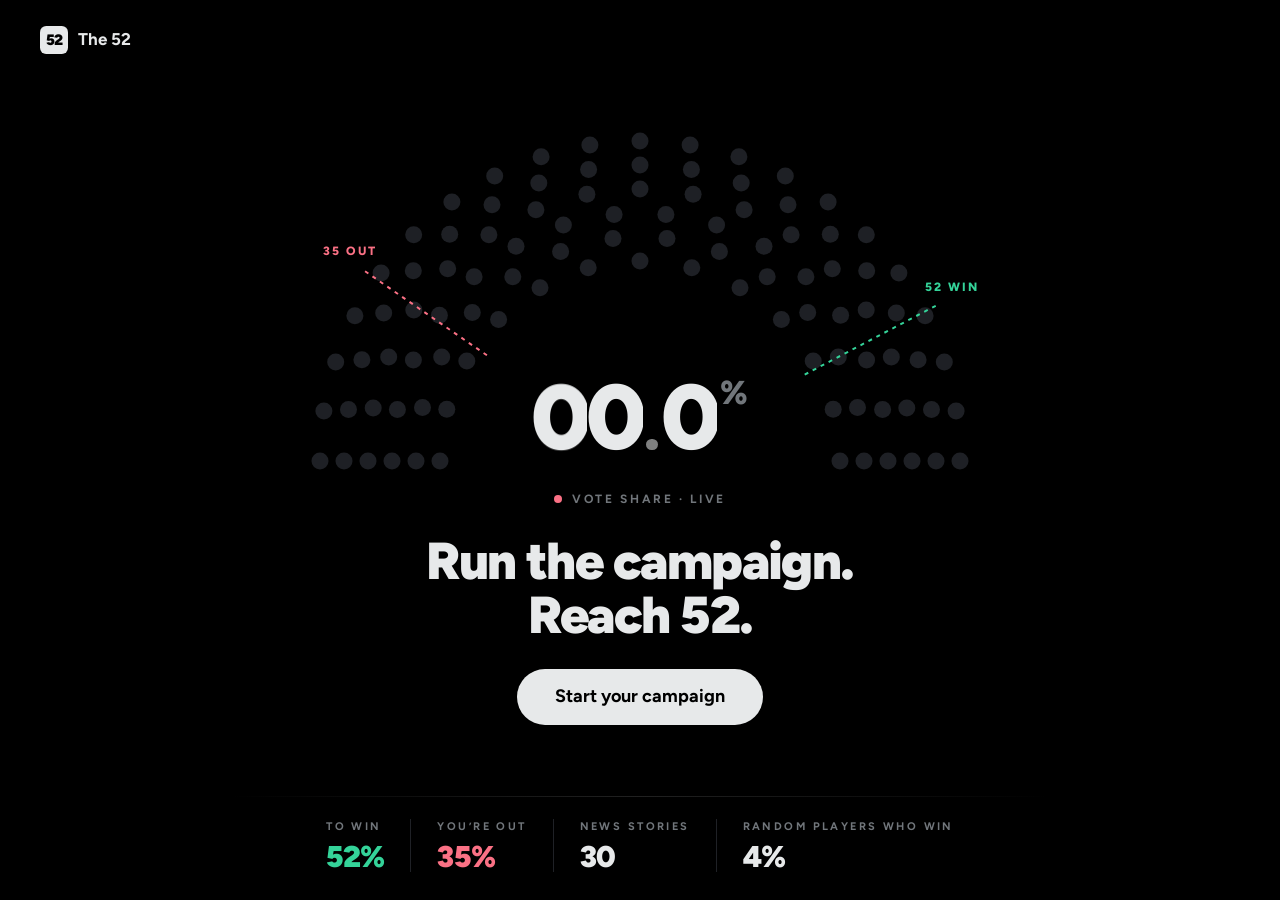
==== 52/index.html @ 9208da91 "New game" ====
<!doctype html>
<html lang="en">
<head>
<meta charset="utf-8">
<meta name="viewport" content="width=device-width, initial-scale=1">
<title>The 52: reply to the news, win the vote</title>
<meta name="description" content="The 52: a news game about political science and computer science. Reply to real 2020 headlines and try to win 52% of the vote.">
<link rel="icon" href="data:image/svg+xml,%3Csvg xmlns=%27http://www.w3.org/2000/svg%27 viewBox=%270 0 100 100%27%3E%3Crect width=%27100%27 height=%27100%27 rx=%2722%27 fill=%27%23E7E9EA%27/%3E%3Ctext x=%2750%27 y=%2770%27 text-anchor=%27middle%27 font-family=%27system-ui,sans-serif%27 font-weight=%27900%27 font-size=%2758%27 fill=%27%23000%27%3E52%3C/text%3E%3C/svg%3E">
<link rel="preconnect" href="https://fonts.googleapis.com">
<link rel="preconnect" href="https://fonts.gstatic.com" crossorigin>
<link href="https://fonts.googleapis.com/css2?family=Figtree:wght@400;500;600;700;800;900&display=swap" rel="stylesheet">
<link rel="stylesheet" href="css/base.css">
<link rel="stylesheet" href="css/intro.css">
<link rel="stylesheet" href="css/feed.css">
<link rel="stylesheet" href="css/end.css">
</head>
<body>
<div id="app"></div>
<noscript><p style="color:#fff;padding:24px">This game needs JavaScript.</p></noscript>
<script src="js/data/events.js"></script>
<script src="js/game.js"></script>
<script src="js/art.js"></script>
<script src="js/ui.js"></script>
<script src="js/main.js"></script>
</body>
</html>
---- 52/css/base.css ----
/* Colors, type, buttons, the start screen and the create-your-candidate screen. */
:root {
  --bg: #000000;
  --bg-2: #0E0E10;
  --panel: #16181C;
  --line: #2F3336;
  --text: #E7E9EA;
  --soft: #A9AEB3;
  --muted: #71767B;
  --up: #34D399;
  --down: #FB7185;
  --warn: #FACC15;
  --font: "Figtree", system-ui, sans-serif;
}
* { box-sizing: border-box; }
html { -webkit-text-size-adjust: 100%; }
body { margin: 0; background: var(--bg); color: var(--text); font-family: var(--font); line-height: 1.4; }
body.on-create { background: var(--bg-2); }
h1, h2, p { margin: 0; }
button { font: inherit; color: inherit; cursor: pointer; }
button:focus-visible, input:focus-visible { outline: 3px solid #4F8BFF; outline-offset: 2px; }

.muted { color: var(--muted); }
.soft { color: var(--soft); }
.small { font-size: 14px; }
.big { font-size: 18px; }
.center { text-align: center; }
.up { color: var(--up); }
.down { color: var(--down); }
.warn { color: var(--warn); }

/* motion: one easing everywhere, so every screen moves the same way */
:root { --ease: cubic-bezier(.2,.7,.2,1); }
@keyframes fade-in { from { opacity: 0; transform: translate3d(0, 10px, 0); } to { opacity: 1; transform: none; } }
@keyframes fade { from { opacity: 0; } to { opacity: 1; } }

/* buttons */
.btn {
  min-height: 48px; padding: 0 26px; border: 0; border-radius: 999px;
  background: var(--text); color: #000; font-size: 17px; font-weight: 700;
  transition: opacity .2s ease, transform .15s var(--ease);
}
.btn:hover { opacity: .88; }
.btn:active:not([aria-disabled="true"]) { transform: scale(.97); }
.btn[aria-disabled="true"] { background: #222226; color: var(--muted); cursor: not-allowed; }
.btn.wide { width: 100%; min-height: 56px; font-size: 18px; }
.chip {
  min-height: 40px; padding: 0 14px; border: 0; border-radius: 999px;
  background: #222226; font-size: 15px; font-weight: 600;
}
.chip[aria-pressed="true"] { background: var(--text); color: #000; }
.chip.small { min-height: 36px; font-size: 14px; }
.pill { display: inline-block; padding: 3px 10px; border: 1px solid var(--line); border-radius: 999px; font-size: 14px; color: var(--muted); }
.pill.bad { border-color: #5C2630; color: var(--down); }

/* the round avatar */
.av { display: inline-flex; flex-shrink: 0; border-radius: 50%; overflow: hidden; }

/* top bar used on the plain (non-feed) screens */
.topbar { height: 64px; padding: 0 clamp(16px, 4vw, 48px); display: flex; align-items: center; gap: 10px; border-bottom: 1px solid #222226; font-size: 18px; }

/* ---------------------------------------------------------------- create your candidate */
.create {
  max-width: 1200px; margin: 0 auto; padding: 32px clamp(16px, 4vw, 64px) 48px;
  display: flex; flex-wrap: wrap; gap: 48px; align-items: flex-start;
}
.enter .create { animation: fade-in .5s var(--ease) both; }
.create-form { flex: 1 1 500px; min-width: 0; display: flex; flex-direction: column; gap: 24px; }
.create h1 { font-size: clamp(32px, 4vw, 44px); font-weight: 800; letter-spacing: -0.02em; }
.field { display: flex; flex-direction: column; gap: 12px; }
.field > span, .field-head > span { font-size: 15px; font-weight: 600; color: var(--soft); }
.field-head { display: flex; align-items: center; justify-content: space-between; }
.field input {
  min-height: 54px; width: 100%; padding: 0 16px; border-radius: 12px; border: 1px solid var(--line);
  background: var(--panel); color: var(--text); font: inherit; font-size: 20px;
}
.row { display: flex; align-items: center; gap: 16px; }
.row-label { width: 92px; flex-shrink: 0; font-size: 15px; color: var(--muted); }
.row-items { display: flex; flex-wrap: wrap; gap: 8px; }
.swatch { width: 40px; height: 40px; border: 0; border-radius: 50%; box-shadow: 0 0 0 3px var(--bg-2), 0 0 0 5px transparent; }
.swatch[aria-pressed="true"] { box-shadow: 0 0 0 3px var(--bg-2), 0 0 0 5px var(--text); }
.parties { display: grid; grid-template-columns: repeat(2, minmax(0, 1fr)); gap: 12px; }
.party {
  display: flex; align-items: center; gap: 12px; min-height: 64px; padding: 0 16px; text-align: left;
  border: 0; border-radius: 16px; background: var(--panel); box-shadow: inset 0 0 0 2px var(--line);
}
.party i { width: 26px; height: 26px; flex-shrink: 0; border-radius: 50%; }
.party span { display: flex; flex-direction: column; line-height: 1.25; font-size: 18px; }
.party small { font-size: 13px; color: var(--muted); }
.party[aria-pressed="true"] { box-shadow: inset 0 0 0 2px var(--pc); }
.party-ind {
  align-self: flex-start; min-height: 44px; padding: 0 16px; border: 0; border-radius: 999px;
  background: transparent; box-shadow: inset 0 0 0 2px var(--line); font-size: 15px; font-weight: 600;
}
.party-ind small { color: var(--muted); font-weight: 400; font-size: 15px; }
.party-ind[aria-pressed="true"] { box-shadow: inset 0 0 0 2px #A88BFF; }

.create-preview { flex: 0 1 380px; min-width: 280px; display: flex; flex-direction: column; gap: 14px; }
.card { background: var(--panel); border: 1px solid var(--line); border-radius: 28px; overflow: hidden; }
.card-stripe { height: 10px; background: var(--pc); }
.card-body { padding: 28px 24px 26px; display: flex; flex-direction: column; align-items: center; gap: 12px; text-align: center; }
.card-name { margin-top: 6px; font-size: 32px; line-height: 1.1; overflow-wrap: anywhere; }
.card-name.empty { color: #536471; }
.card-party { padding: 6px 14px; border-radius: 999px; border: 1px solid var(--pc); color: var(--pc); font-size: 15px; font-weight: 700; }

@media (max-width: 560px) {
  .create { gap: 32px; }
  .row { align-items: flex-start; flex-direction: column; gap: 8px; }
  .row-label { width: auto; }
  .create-preview { flex-basis: 100%; }
  .party-ind { border-radius: 16px; padding: 10px 16px; text-align: left; }
  .card-body { flex-direction: row; text-align: left; flex-wrap: wrap; justify-content: center; }
  .card-body .av { width: 120px !important; height: 120px !important; }
}

/* the logo button that leads back to the main screen */
.home { display: inline-flex; align-items: center; gap: 10px; padding: 4px 8px 4px 4px; margin-left: -4px; border: 0; border-radius: 12px; background: transparent; font-size: inherit; }
.home:hover { background: #16181C; }

/* "Go to the main screen?" dialog */
.modal-backdrop { position: fixed; inset: 0; z-index: 50; display: flex; align-items: center; justify-content: center; padding: 16px; background: rgba(0,0,0,.72); animation: backdrop-in .2s ease-out; }
@keyframes backdrop-in { from { opacity: 0; } to { opacity: 1; } }
.modal { animation: fade-in .3s var(--ease); width: 100%; max-width: 400px; padding: 28px; border: 1px solid var(--line); border-radius: 24px; background: var(--panel); display: flex; flex-direction: column; align-items: center; gap: 12px; text-align: center; }
.modal h2 { margin-top: 6px; font-size: 24px; font-weight: 800; }
.modal p { font-size: 16px; line-height: 1.45; }
.modal-actions { display: flex; gap: 10px; width: 100%; margin-top: 10px; }
.modal-actions .btn { flex: 1; }
.btn.ghost { background: transparent; color: var(--text); box-shadow: inset 0 0 0 1px var(--line); }
.btn.ghost:hover { background: #222226; opacity: 1; }

/* people who turn motion off get no entry animations and no gliding bars */
@media (prefers-reduced-motion: reduce) {
  .enter *, .modal, .modal-backdrop { animation: none !important; }
  .bar-fill, .btn { transition: none !important; }
}
---- 52/css/intro.css ----
/* The intro screen: the dots light up as the vote share climbs to 52 (the arc shows 30%..56%), then the loop starts again.
   One loop is 16s: 45.0 -> 46.2 -> 44.8 -> 48.5 -> 50.1 -> 52.0 (turns green) -> fade. */
@property --arc { syntax: "<angle>"; inherits: false; initial-value: 0deg; }

.intro { min-height: 100vh; min-height: 100dvh; display: flex; flex-direction: column; padding: 0 clamp(16px, 5vw, 40px); }
.intro-brand { display: flex; align-items: center; gap: 10px; padding: 26px 0 0; font-size: 17px; }
.intro-hero { flex: 1; display: flex; flex-direction: column; align-items: center; justify-content: center; padding: 28px 0 32px; text-align: center; }

/* the half circle of seats */
.seats-wrap { position: relative; width: min(680px, 100%); aspect-ratio: 680 / 350; container-type: inline-size; animation: intro-rise .9s cubic-bezier(.2,.7,.2,1) both; }
.seats-wrap svg { position: absolute; inset: 0; width: 100%; height: 100%; overflow: visible; }
.seats-off g { fill: #1E2025; }
.seats-on { position: absolute; inset: 0; animation: win-color 16s infinite; }
.seats-lit { fill: currentColor;
  animation: seats-arc 16s infinite cubic-bezier(.6,0,.2,1);
  -webkit-mask-image: conic-gradient(from 270deg at 50% 100%, #000 var(--arc), transparent 0);
          mask-image: conic-gradient(from 270deg at 50% 100%, #000 var(--arc), transparent 0); }
.seat-line line { stroke-width: 2; stroke-dasharray: 4 5; }
.seat-line text { font: 800 12px var(--font); letter-spacing: 2px; }
.seat-line .win line { stroke: var(--up); } .seat-line .win text { fill: var(--up); }
.seat-line .out line { stroke: var(--down); } .seat-line .out text { fill: var(--down); }

/* the rolling number inside the arc (sized to the arc, so it fits on phones too) */
.count { position: absolute; left: 0; right: 0; bottom: 1cqw; display: flex; justify-content: center; align-items: flex-end;
  font-size: 13.5cqw; font-weight: 900; line-height: 1; letter-spacing: -0.04em; font-variant-numeric: tabular-nums;
  animation: win-color 16s infinite, count-fade 16s infinite; }
.col { display: inline-block; height: 1em; overflow: hidden;
  -webkit-mask-image: linear-gradient(transparent, #000 8%, #000 92%, transparent);
          mask-image: linear-gradient(transparent, #000 8%, #000 92%, transparent); }
.col > span { display: block; will-change: transform; animation-duration: 16s; animation-iteration-count: infinite; animation-timing-function: cubic-bezier(.6,0,.2,1); }
.col i { display: block; height: 1em; font-style: normal; }
.c0 { animation-name: roll-0; } .c1 { animation-name: roll-1; } .c2 { animation-name: roll-2; }
.count .pt { width: .13em; height: .13em; margin: 0 .04em .15em; border-radius: 50%; background: currentColor; opacity: .55; }
.count .pc { align-self: flex-start; margin: .1em 0 0 .08em; font-size: .36em; letter-spacing: 0; color: var(--muted); }

.live { display: flex; align-items: center; gap: 10px; margin: 20px 0 0; font-size: 12px; font-weight: 700; letter-spacing: .22em; text-transform: uppercase; color: var(--muted); animation: intro-rise .9s .2s cubic-bezier(.2,.7,.2,1) both; }
.live i { width: 8px; height: 8px; border-radius: 50%; background: var(--down); animation: pulse 1.4s ease-in-out infinite; }
.intro h1 { margin: 26px 0 0; font-size: clamp(34px, 4.6vw, 52px); font-weight: 900; line-height: 1.05; letter-spacing: -0.03em; animation: intro-rise .9s .25s cubic-bezier(.2,.7,.2,1) both; }
.big-btn { margin-top: 26px; min-height: 56px; padding: 0 38px; font-size: 18px; animation: intro-rise .9s .45s cubic-bezier(.2,.7,.2,1) both; }

/* records along the bottom */
.records { list-style: none; margin: 0 auto; padding: 22px 0 28px; width: min(820px, 100%); display: flex; justify-content: center;
  border-top: 1px solid; border-image: linear-gradient(90deg, transparent, rgba(231,233,234,.14), transparent) 1;
  animation: intro-rise .9s .7s cubic-bezier(.2,.7,.2,1) both; }
.records li { display: flex; flex-direction: column; gap: 8px; padding: 0 26px; border-left: 1px solid #1F2126; text-align: left; }
.records li:first-child { border-left: 0; }
.records span { font-size: 11px; font-weight: 700; letter-spacing: .22em; text-transform: uppercase; color: var(--muted); }
.records b { font-size: 30px; font-weight: 900; line-height: 1; letter-spacing: -0.03em; }

@keyframes intro-rise { from { opacity: 0; transform: translateY(18px); } to { opacity: 1; transform: none; } }
@keyframes pulse { 0%, 100% { opacity: 1; } 50% { opacity: .25; } }
@keyframes win-color { 0%, 70% { color: var(--text); } 74%, 100% { color: var(--up); } }
@keyframes count-fade { 0% { opacity: 0; } 3%, 92% { opacity: 1; } 98%, 100% { opacity: 0; } }
@keyframes roll-0 {
  0% { transform: translate3d(0, -4em, 0); }
  14% { transform: translate3d(0, -4em, 0); }
  17% { transform: translate3d(0, -4em, 0); }
  28% { transform: translate3d(0, -4em, 0); }
  31% { transform: translate3d(0, -4em, 0); }
  42% { transform: translate3d(0, -4em, 0); }
  45% { transform: translate3d(0, -4em, 0); }
  56% { transform: translate3d(0, -4em, 0); }
  59% { transform: translate3d(0, -5em, 0); }
  70% { transform: translate3d(0, -5em, 0); }
  73% { transform: translate3d(0, -5em, 0); }
  100% { transform: translate3d(0, -5em, 0); }
}
@keyframes roll-1 {
  0% { transform: translate3d(0, -5em, 0); }
  14% { transform: translate3d(0, -5em, 0); }
  17% { transform: translate3d(0, -6em, 0); }
  28% { transform: translate3d(0, -6em, 0); }
  31% { transform: translate3d(0, -4em, 0); }
  42% { transform: translate3d(0, -4em, 0); }
  45% { transform: translate3d(0, -8em, 0); }
  56% { transform: translate3d(0, -8em, 0); }
  59% { transform: translate3d(0, -0em, 0); }
  70% { transform: translate3d(0, -0em, 0); }
  73% { transform: translate3d(0, -2em, 0); }
  100% { transform: translate3d(0, -2em, 0); }
}
@keyframes roll-2 {
  0% { transform: translate3d(0, -0em, 0); }
  14% { transform: translate3d(0, -0em, 0); }
  17% { transform: translate3d(0, -2em, 0); }
  28% { transform: translate3d(0, -2em, 0); }
  31% { transform: translate3d(0, -8em, 0); }
  42% { transform: translate3d(0, -8em, 0); }
  45% { transform: translate3d(0, -5em, 0); }
  56% { transform: translate3d(0, -5em, 0); }
  59% { transform: translate3d(0, -1em, 0); }
  70% { transform: translate3d(0, -1em, 0); }
  73% { transform: translate3d(0, -0em, 0); }
  100% { transform: translate3d(0, -0em, 0); }
}
@keyframes seats-arc {
  0% { --arc: 103.8deg; }
  14% { --arc: 103.8deg; }
  17% { --arc: 112.3deg; }
  28% { --arc: 112.3deg; }
  31% { --arc: 102.3deg; }
  42% { --arc: 102.3deg; }
  45% { --arc: 128.1deg; }
  56% { --arc: 128.1deg; }
  59% { --arc: 139.2deg; }
  70% { --arc: 139.2deg; }
  73% { --arc: 152.3deg; }
  100% { --arc: 152.3deg; }
}

@media (max-width: 640px) {
  .intro-hero { justify-content: flex-start; padding-top: 48px; }
  .big-btn { width: 100%; }
  .records { display: grid; grid-template-columns: 1fr 1fr; gap: 18px 0; }
  .records li { padding: 0 16px; }
  .records li:nth-child(odd) { border-left: 0; }
  .records b { font-size: 24px; }
  .records span { font-size: 10px; }
  .seat-line text { font-size: 18px; }
}

/* no motion: show a still 45.0% */
@media (prefers-reduced-motion: reduce) {
  .intro * { animation: none !important; }
  .seats-lit { --arc: 103.8deg; }
  .c0 { transform: translate3d(0, -4em, 0); } .c1 { transform: translate3d(0, -5em, 0); } .c2 { transform: translateY(0); }
}
---- 52/css/feed.css ----
/* The feed: left menu, the news post, your reply, comments, and the race box on the right. */
.shell { display: flex; justify-content: center; gap: 28px; padding: 0 24px; min-height: 100vh; }

/* left menu */
.side { flex: 0 0 240px; position: sticky; top: 0; height: 100vh; display: flex; flex-direction: column; gap: 4px; padding: 14px 0; }
.brand { padding: 8px 12px 16px; font-size: 20px; }
.nav-item { display: flex; align-items: center; gap: 16px; min-height: 52px; padding: 0 16px; font-size: 19px; color: var(--soft); }
.nav-item.on { color: var(--text); font-weight: 700; }
.me { margin-top: auto; display: flex; align-items: center; gap: 12px; padding: 12px 16px; }
.me div { display: flex; flex-direction: column; line-height: 1.25; min-width: 0; }
.me b { overflow: hidden; text-overflow: ellipsis; white-space: nowrap; }

/* the feed column */
.feed { flex: 0 1 600px; min-width: 0; border-left: 1px solid var(--line); border-right: 1px solid var(--line); padding-bottom: 60px; }
.tabs { display: flex; border-bottom: 1px solid var(--line); }
.tab { flex: 1; display: flex; justify-content: center; padding-top: 16px; font-size: 16px; color: var(--muted); }
.tab.on { color: var(--text); font-weight: 700; }
.tab.on span { padding-bottom: 13px; border-bottom: 4px solid; }
.feed-title { padding: 18px 16px 14px; border-bottom: 1px solid var(--line); font-size: 20px; }

.post { display: flex; gap: 12px; padding: 14px 16px 0; }
/* a new screen: the news slides in, then the reply box; after you reply, your post and each comment follow one by one */
.enter .feed > .post:not(.stay), .enter .feed > .composer, .enter .feed > .feed-title { animation: fade-in .5s var(--ease) both; }
.enter .feed > .composer { animation-delay: .12s; }
.enter .feed > .post.later-post { animation-delay: .08s; }
.enter .result > * { animation: fade-in .5s var(--ease) both; }
.enter .result > :nth-child(1) { animation-delay: .02s; }
.enter .result > :nth-child(2) { animation-delay: .14s; }
.enter .result > :nth-child(3) { animation-delay: .24s; }
.enter .result > :nth-child(4) { animation-delay: .34s; }
.enter .result > :nth-child(n+5) { animation-delay: .44s; }
.post-side { display: flex; flex-direction: column; align-items: center; flex-shrink: 0; }
.post-body { flex: 1; min-width: 0; display: flex; flex-direction: column; gap: 8px; padding-bottom: 12px; }
.post-head { display: flex; align-items: center; gap: 6px; flex-wrap: wrap; font-size: 16px; }
.outlet {
  width: 44px; height: 44px; border-radius: 50%; display: flex; align-items: center; justify-content: center;
  background: var(--text); color: #000; font-weight: 800; font-size: 13px;
}
.outlet.low { background: var(--down); }
.outlet.wire { background: #536471; color: var(--text); }
.outlet.alarm { background: var(--warn); }
.outlet.calm { background: var(--up); }
.thread-line { flex: 1; width: 2px; margin-top: 4px; background: #333639; }
.headline { font-size: clamp(21px, 2.4vw, 24px); font-weight: 700; line-height: 1.25; }
.chips { display: flex; gap: 8px; flex-wrap: wrap; }
.actions { display: flex; justify-content: space-between; max-width: 420px; padding-top: 4px; color: var(--muted); font-size: 14px; }
.actions span { display: inline-flex; align-items: center; gap: 6px; }

/* answering */
.composer { display: flex; gap: 12px; padding: 14px 16px 18px; border-top: 1px solid var(--line); }
.composer-body { flex: 1; min-width: 0; display: flex; flex-direction: column; gap: 10px; }
.composer-body .big { padding-top: 10px; }
.answer {
  display: flex; align-items: center; gap: 12px; min-height: 60px; padding: 10px 16px; text-align: left;
  border: 1px solid var(--line); border-radius: 16px; background: #000; font-size: 18px; font-weight: 600;
  transition: background .15s ease, border-color .15s ease;
}
.answer:hover { background: #0F1A2E; border-color: #4F8BFF; }
.key { width: 26px; height: 26px; flex-shrink: 0; border-radius: 7px; background: #202327; font-size: 14px; display: flex; align-items: center; justify-content: center; }

/* after answering */
.post.mine { padding-top: 0; }
.delta { margin-left: auto; padding: 4px 12px; border-radius: 999px; font-weight: 800; font-size: 16px; }
.delta.up { background: #0B2A20; color: var(--up); }
.delta.down { background: #2E0F16; color: var(--down); }
.delta.flat { background: var(--panel); color: var(--text); }
.said { font-size: 19px; line-height: 1.35; }
.comment { display: flex; gap: 12px; padding: 11px 16px; border-top: 1px solid var(--line); }
.comment p { font-size: 17px; line-height: 1.35; margin-top: 3px; }
.comment > div > div { font-size: 15px; }
.initial { width: 38px; height: 38px; flex-shrink: 0; border-radius: 50%; display: flex; align-items: center; justify-content: center; font-weight: 700; }
.why { margin: 4px 16px 16px; padding: 14px 16px; border: 1px solid var(--line); border-radius: 16px; display: flex; flex-direction: column; gap: 8px; }
.why h2 { font-size: 16px; }
.why p { font-size: 16px; line-height: 1.45; }
.learn { margin-top: 4px; padding-top: 10px; border-top: 1px solid var(--line); display: flex; flex-direction: column; gap: 4px; font-size: 14px; color: #8B9096; }
.learn p { font-size: 14px; }
.learn .ps { color: var(--warn); }
.learn .cs { color: var(--up); }
.src { color: #8FB5FF; text-decoration: underline; text-underline-offset: 2px; white-space: normal; }
.src:hover { color: #C4D7FF; }
.why-foot { display: flex; align-items: center; justify-content: space-between; gap: 12px; margin-top: 6px; }

/* two turns later */
.later-post { padding-top: 16px; }
.later-post .headline { font-size: 24px; }
.quote { border: 1px solid var(--line); border-radius: 16px; padding: 12px 14px; display: flex; flex-direction: column; gap: 4px; }
.quote .post-head { font-size: 14px; gap: 8px; }
.quote p { font-size: 17px; }
.context { padding: 12px 14px; border-radius: 12px; background: #2A2410; color: var(--warn); font-size: 15px; line-height: 1.45; }

/* right rail */
.rail { flex: 0 0 320px; position: sticky; top: 0; align-self: flex-start; display: flex; flex-direction: column; gap: 16px; padding: 14px 0; }
.box { border: 1px solid var(--line); border-radius: 16px; padding: 16px; }
.box h2 { font-size: 20px; margin-bottom: 8px; }
.race { display: flex; flex-direction: column; gap: 10px; }
.race-top { display: flex; align-items: baseline; gap: 8px; }
.race-num { font-size: 44px; font-weight: 800; line-height: 1; }
.bar { position: relative; height: 32px; }
.bar-track { position: relative; height: 8px; border-radius: 4px; background: var(--line); overflow: hidden; }
.bar-fill { height: 100%; transition: width .9s var(--ease); }
.tick { position: absolute; top: -4px; width: 2px; height: 16px; }
.tick.out { background: var(--down); }
.tick.win { background: var(--up); }
.tick-label { position: absolute; top: 15px; transform: translateX(-50%); font-size: 13px; color: var(--muted); white-space: nowrap; }
.list { margin: 0; padding: 0; list-style: none; }
.list li { display: flex; flex-direction: column; gap: 2px; padding: 10px 0; border-top: 1px solid var(--line); font-size: 15px; line-height: 1.3; }

/* small race bar shown instead of the right rail on narrow screens */
.race-mini { display: none; position: sticky; top: 0; z-index: 5; align-items: center; gap: 10px; padding: 10px 16px; background: rgba(0,0,0,.92); border-bottom: 1px solid var(--line); }
.race-mini .bar-track { flex: 1; overflow: visible; }
.race-mini .home { padding: 0; margin: 0; }
.race-mini .mt { position: absolute; top: -4px; width: 2px; height: 16px; }
.race-mini .mt.out { background: var(--down); }
.race-mini .mt.win { background: var(--up); }

@media (max-width: 1180px) {
  .rail { display: none; }
  .race-mini { display: flex; }
}
@media (max-width: 860px) {
  .side { display: none; }
  .shell { padding: 0; }
  .feed { border: 0; flex-basis: 100%; }
}
---- 52/css/end.css ----
/* Election night: the candidate under a spotlight, then the story of the campaign as you scroll. */
.end { overflow: hidden; }
.end .topbar { position: relative; z-index: 3; border: 0; }

.hero { position: relative; min-height: 100vh; min-height: 100svh; display: flex; flex-direction: column; align-items: center; }
.end .topbar { align-self: stretch; }
.beam {
  position: absolute; left: 50%; top: 0; width: 760px; height: 100%; margin-left: -380px;
  clip-path: polygon(41% 0, 59% 0, 100% 100%, 0 100%);
  background: linear-gradient(180deg, rgba(255,255,255,.20) 0%, rgba(255,255,255,0) 92%);
}
.is-lose .beam { background: linear-gradient(180deg, rgba(255,255,255,.07) 0%, rgba(255,255,255,0) 92%); }
.hero-body { position: relative; z-index: 2; flex: 1; display: flex; flex-direction: column; align-items: center; justify-content: center; padding: 0 16px 40px; text-align: center; animation: rise .9s var(--ease) both; }
.kicker { font-size: 14px; font-weight: 700; letter-spacing: .24em; color: #8B9096; }
.stage { margin-top: 10px; display: flex; flex-direction: column; align-items: center; }
.figure { display: block; max-width: 70vw; height: auto; max-height: 48vh; }
.podium {
  margin-top: -22px; width: 300px; max-width: 80vw; height: 70px; border-radius: 10px 10px 4px 4px;
  background: linear-gradient(180deg, #1A1D24, #0C0D11); border-top: 6px solid; color: var(--text);
  display: flex; align-items: center; justify-content: center;
}
.floor { margin-top: -26px; width: 320px; height: 26px; border-radius: 50%; background: radial-gradient(ellipse, rgba(255,255,255,.12), rgba(255,255,255,0) 70%); }
.end-name { margin-top: 18px; font-size: clamp(44px, 7vw, 72px); font-weight: 800; line-height: 1; letter-spacing: -0.03em; overflow-wrap: anywhere; }
.end-line { margin-top: 10px; display: flex; flex-wrap: wrap; justify-content: center; align-items: center; gap: 12px; font-size: 20px; }
.end-line .sep { color: #3A3A42; }
/* play again right away, or glide down to the story */
.end-actions { margin-top: 26px; display: flex; flex-wrap: wrap; justify-content: center; gap: 12px; }
.end-actions .btn { min-height: 54px; padding: 0 30px; font-size: 17px; display: inline-flex; align-items: center; gap: 8px; }
.end-actions .ghost svg { width: 18px; height: 18px; animation: nudge 2s ease-in-out infinite; }
@keyframes nudge { 0%, 100% { transform: none; } 50% { transform: translateY(3px); } }

.confetti { position: absolute; inset: 0; pointer-events: none; }
.confetti i { position: absolute; top: 0; width: 11px; height: 13px; animation: fall 8s linear infinite; }

/* figure animations */
.fig-wave { transform-origin: 100px 166px; animation: wave 1.6s ease-in-out infinite; }
.fig-sad { transform-origin: 150px 500px; animation: sway 4s ease-in-out infinite; }
.paper { transform-box: fill-box; transform-origin: center; animation: flutter 3.4s ease-in infinite; }
.paper.p2 { animation-delay: .9s; } .paper.p3 { animation-delay: 1.8s; }

/* sections below the hero */
.block { max-width: 1040px; margin: 0 auto; padding: 80px clamp(16px, 4vw, 40px) 20px; }
.eyebrow { font-size: 14px; font-weight: 700; letter-spacing: .2em; color: var(--muted); }
.block h2 { margin: 8px 0 24px; font-size: clamp(30px, 4vw, 44px); font-weight: 800; letter-spacing: -0.02em; }
.chart-wrap { overflow-x: auto; }
.chart { width: 100%; min-width: 640px; height: auto; font-family: var(--font); }
.moments { display: grid; grid-template-columns: repeat(3, minmax(0, 1fr)); gap: 18px; }
.moment { background: #0D0E11; border: 1px solid #1F2026; border-radius: 22px; padding: 22px; display: flex; flex-direction: column; gap: 12px; }
.moment b { font-size: 19px; line-height: 1.3; }
.moment .soft { font-size: 16px; line-height: 1.45; }
.big-delta { font-size: 54px; font-weight: 800; line-height: 1; }
.big-delta.flat { color: var(--text); }
.numbers { display: grid; grid-template-columns: repeat(4, minmax(0, 1fr)); gap: 18px; }
.number { border-top: 3px solid; padding-top: 16px; display: flex; flex-direction: column; gap: 6px; }
.number span { font-size: 76px; font-weight: 800; line-height: 1; letter-spacing: -0.03em; }
.number small { font-size: 17px; color: var(--soft); }
.lesson { display: flex; align-items: baseline; gap: 22px; padding: 22px 0; border-top: 1px solid #1F2026; }
.lesson-n { font-size: 18px; font-weight: 800; }
.lesson-t { flex: 1; font-size: clamp(20px, 2.4vw, 28px); font-weight: 600; line-height: 1.3; }
.lesson-src { display: block; margin-top: 6px; font-size: 14px; font-weight: 400; color: var(--muted); }
.lesson .pill { color: var(--soft); white-space: nowrap; }
.again { padding: 80px 20px 110px; display: flex; flex-direction: column; align-items: center; gap: 16px; text-align: center; }
.again h2 { font-size: 40px; font-weight: 800; }
.again .btn { margin-top: 8px; min-height: 56px; padding: 0 34px; font-size: 18px; }

/* reveal on scroll (main.js adds .on when a block comes into view) */
.rv { opacity: 0; transform: translate3d(0, 32px, 0); transition: opacity .9s ease, transform .9s var(--ease); }
.rv.on { opacity: 1; transform: none; }
.ln { stroke-dasharray: 1600; stroke-dashoffset: 1600; }
.on .ln { transition: stroke-dashoffset 2.2s ease-out .2s; stroke-dashoffset: 0; }
.mk { opacity: 0; transition: opacity .4s ease 2s; }
.on .mk { opacity: 1; }

@keyframes rise { from { opacity: 0; transform: translate3d(0, 24px, 0); } to { opacity: 1; transform: none; } }
@keyframes fall { 0% { transform: translateY(-60px) rotate(0); } 100% { transform: translateY(110vh) rotate(600deg); } }
@keyframes wave { 0%, 100% { transform: rotate(0deg); } 50% { transform: rotate(-6deg); } }
@keyframes sway { 0%, 100% { transform: rotate(0deg); } 50% { transform: rotate(1.5deg); } }
@keyframes flutter { 0% { transform: translate(0, 0) rotate(0deg); opacity: 1; } 100% { transform: translate(40px, 120px) rotate(70deg); opacity: 0; } }

@media (prefers-reduced-motion: reduce) {
  .rv { opacity: 1; transform: none; transition: none; }
  .ln { stroke-dashoffset: 0; }
  .mk { opacity: 1; }
  .confetti, .fig-wave, .fig-sad, .paper, .end-actions svg { animation: none; }
}
@media (max-width: 800px) {
  .end-line { flex-direction: column; gap: 4px; }
  .end-line .sep { display: none; }
  .figure { max-height: 40vh; }
  .kicker { font-size: 12px; letter-spacing: .16em; }
  .end-actions { width: 100%; flex-direction: column; }
  .end-actions .btn { justify-content: center; }
  .moments { grid-template-columns: 1fr; }
  .numbers { grid-template-columns: repeat(2, minmax(0, 1fr)); }
  .number span { font-size: 56px; }
  .lesson { flex-wrap: wrap; gap: 10px 16px; }
  .beam { width: 520px; margin-left: -260px; }
}
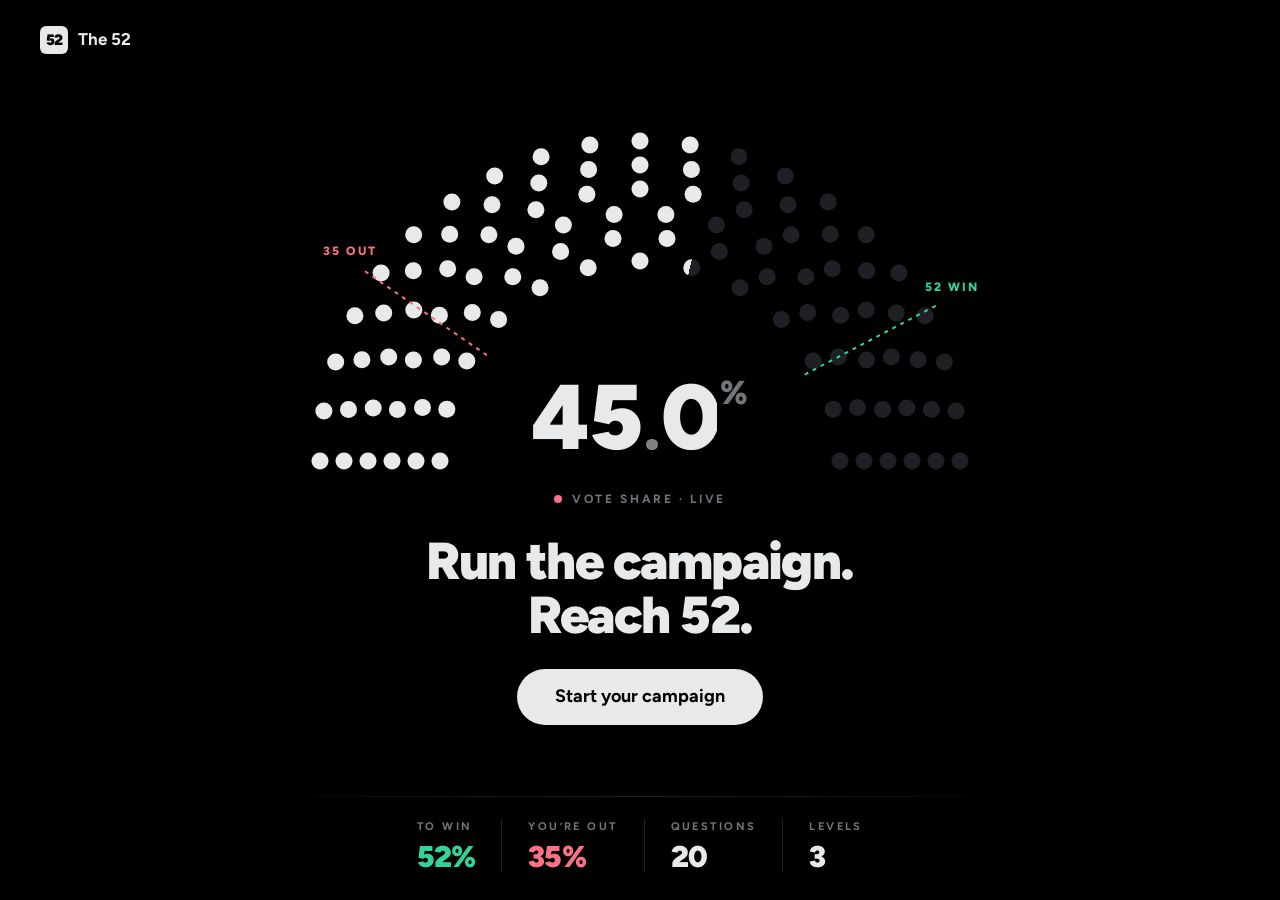
==== commit b800f2f9: "Add hard and medium campaign strategy question sets - Introduced a new question set for the hard cam" ====
--- a/52/index.html
+++ b/52/index.html
@@ -4,7 +4,7 @@
 <meta charset="utf-8">
 <meta name="viewport" content="width=device-width, initial-scale=1">
 <title>The 52: reply to the news, win the vote</title>
-<meta name="description" content="The 52: a news game about political science and computer science. Reply to real 2020 headlines and try to win 52% of the vote.">
+<meta name="description" content="The 52: a campaign game. Pick a difficulty, answer the news, and try to win 52% of the vote.">
 <link rel="icon" href="data:image/svg+xml,%3Csvg xmlns=%27http://www.w3.org/2000/svg%27 viewBox=%270 0 100 100%27%3E%3Crect width=%27100%27 height=%27100%27 rx=%2722%27 fill=%27%23E7E9EA%27/%3E%3Ctext x=%2750%27 y=%2770%27 text-anchor=%27middle%27 font-family=%27system-ui,sans-serif%27 font-weight=%27900%27 font-size=%2758%27 fill=%27%23000%27%3E52%3C/text%3E%3C/svg%3E">
 <link rel="preconnect" href="https://fonts.googleapis.com">
 <link rel="preconnect" href="https://fonts.gstatic.com" crossorigin>
@@ -17,7 +17,9 @@
 <body>
 <div id="app"></div>
 <noscript><p style="color:#fff;padding:24px">This game needs JavaScript.</p></noscript>
-<script src="js/data/events.js"></script>
+<script src="js/data/easy.js"></script>
+<script src="js/data/medium.js"></script>
+<script src="js/data/hard.js"></script>
 <script src="js/game.js"></script>
 <script src="js/art.js"></script>
 <script src="js/ui.js"></script>
--- a/52/css/base.css
+++ b/52/css/base.css
@@ -51,7 +51,6 @@
 .chip[aria-pressed="true"] { background: var(--text); color: #000; }
 .chip.small { min-height: 36px; font-size: 14px; }
 .pill { display: inline-block; padding: 3px 10px; border: 1px solid var(--line); border-radius: 999px; font-size: 14px; color: var(--muted); }
-.pill.bad { border-color: #5C2630; color: var(--down); }
 
 /* the round avatar */
 .av { display: inline-flex; flex-shrink: 0; border-radius: 50%; overflow: hidden; }
@@ -94,6 +93,14 @@
 }
 .party-ind small { color: var(--muted); font-weight: 400; font-size: 15px; }
 .party-ind[aria-pressed="true"] { box-shadow: inset 0 0 0 2px #A88BFF; }
+.levels { display: grid; grid-template-columns: repeat(3, minmax(0, 1fr)); gap: 12px; }
+.level {
+  display: flex; flex-direction: column; gap: 4px; padding: 14px 16px; text-align: left;
+  border: 0; border-radius: 16px; background: var(--panel); box-shadow: inset 0 0 0 2px var(--line);
+}
+.level b { font-size: 18px; }
+.level small { font-size: 13px; line-height: 1.35; color: var(--muted); }
+.level[aria-pressed="true"] { box-shadow: inset 0 0 0 2px var(--text); }
 
 .create-preview { flex: 0 1 380px; min-width: 280px; display: flex; flex-direction: column; gap: 14px; }
 .card { background: var(--panel); border: 1px solid var(--line); border-radius: 28px; overflow: hidden; }
@@ -109,6 +116,7 @@
   .row-label { width: auto; }
   .create-preview { flex-basis: 100%; }
   .party-ind { border-radius: 16px; padding: 10px 16px; text-align: left; }
+  .levels { grid-template-columns: 1fr; }
   .card-body { flex-direction: row; text-align: left; flex-wrap: wrap; justify-content: center; }
   .card-body .av { width: 120px !important; height: 120px !important; }
 }
@@ -132,4 +140,5 @@
 @media (prefers-reduced-motion: reduce) {
   .enter *, .modal, .modal-backdrop { animation: none !important; }
   .bar-fill, .btn { transition: none !important; }
+  .cand-bar i, .view { animation: none !important; }
 }
--- a/52/css/intro.css
+++ b/52/css/intro.css
@@ -1,5 +1,5 @@
-/* The intro screen: the dots light up as the vote share climbs to 52 (the arc shows 30%..56%), then the loop starts again.
-   One loop is 16s: 45.0 -> 46.2 -> 44.8 -> 48.5 -> 50.1 -> 52.0 (turns green) -> fade. */
+/* The intro screen: a random race plays on a loop (main.js drives it). The dots light up with the vote share (the arc shows 30%..56%).
+   Each race starts at 45.0, moves 5 to 9 times, ends at 52+ (green, "Elected") or 35 or less (red, "Out of the race"), fades, and a new one starts. */
 @property --arc { syntax: "<angle>"; inherits: false; initial-value: 0deg; }
 
 .intro { min-height: 100vh; min-height: 100dvh; display: flex; flex-direction: column; padding: 0 clamp(16px, 5vw, 40px); }
@@ -10,9 +10,9 @@
 .seats-wrap { position: relative; width: min(680px, 100%); aspect-ratio: 680 / 350; container-type: inline-size; animation: intro-rise .9s cubic-bezier(.2,.7,.2,1) both; }
 .seats-wrap svg { position: absolute; inset: 0; width: 100%; height: 100%; overflow: visible; }
 .seats-off g { fill: #1E2025; }
-.seats-on { position: absolute; inset: 0; animation: win-color 16s infinite; }
+.seats-on { position: absolute; inset: 0; }
 .seats-lit { fill: currentColor;
-  animation: seats-arc 16s infinite cubic-bezier(.6,0,.2,1);
+  transition: --arc 1s var(--ease);
   -webkit-mask-image: conic-gradient(from 270deg at 50% 100%, #000 var(--arc), transparent 0);
           mask-image: conic-gradient(from 270deg at 50% 100%, #000 var(--arc), transparent 0); }
 .seat-line line { stroke-width: 2; stroke-dasharray: 4 5; }
@@ -23,13 +23,21 @@
 /* the rolling number inside the arc (sized to the arc, so it fits on phones too) */
 .count { position: absolute; left: 0; right: 0; bottom: 1cqw; display: flex; justify-content: center; align-items: flex-end;
   font-size: 13.5cqw; font-weight: 900; line-height: 1; letter-spacing: -0.04em; font-variant-numeric: tabular-nums;
-  animation: win-color 16s infinite, count-fade 16s infinite; }
+}
 .col { display: inline-block; height: 1em; overflow: hidden;
   -webkit-mask-image: linear-gradient(transparent, #000 8%, #000 92%, transparent);
           mask-image: linear-gradient(transparent, #000 8%, #000 92%, transparent); }
-.col > span { display: block; will-change: transform; animation-duration: 16s; animation-iteration-count: infinite; animation-timing-function: cubic-bezier(.6,0,.2,1); }
+.col > span { display: block; will-change: transform; transition: transform 1s var(--ease); }
 .col i { display: block; height: 1em; font-style: normal; }
-.c0 { animation-name: roll-0; } .c1 { animation-name: roll-1; } .c2 { animation-name: roll-2; }
+
+/* the result: green when elected, red when out; then it fades and a new race starts */
+.seats-on, .count, .live { transition: color .5s ease, opacity .6s ease; }
+.is-win .seats-on, .is-win .count, .is-win .live { color: var(--up); }
+.is-out .seats-on, .is-out .count, .is-out .live { color: var(--down); }
+.is-win .live i { background: var(--up); animation: none; }
+.is-out .live i { background: var(--down); animation: none; }
+.fading .seats-on, .fading .count { opacity: 0; }
+.snap, .snap * { transition: none !important; }
 .count .pt { width: .13em; height: .13em; margin: 0 .04em .15em; border-radius: 50%; background: currentColor; opacity: .55; }
 .count .pc { align-self: flex-start; margin: .1em 0 0 .08em; font-size: .36em; letter-spacing: 0; color: var(--muted); }
 
@@ -49,64 +57,6 @@
 
 @keyframes intro-rise { from { opacity: 0; transform: translateY(18px); } to { opacity: 1; transform: none; } }
 @keyframes pulse { 0%, 100% { opacity: 1; } 50% { opacity: .25; } }
-@keyframes win-color { 0%, 70% { color: var(--text); } 74%, 100% { color: var(--up); } }
-@keyframes count-fade { 0% { opacity: 0; } 3%, 92% { opacity: 1; } 98%, 100% { opacity: 0; } }
-@keyframes roll-0 {
-  0% { transform: translate3d(0, -4em, 0); }
-  14% { transform: translate3d(0, -4em, 0); }
-  17% { transform: translate3d(0, -4em, 0); }
-  28% { transform: translate3d(0, -4em, 0); }
-  31% { transform: translate3d(0, -4em, 0); }
-  42% { transform: translate3d(0, -4em, 0); }
-  45% { transform: translate3d(0, -4em, 0); }
-  56% { transform: translate3d(0, -4em, 0); }
-  59% { transform: translate3d(0, -5em, 0); }
-  70% { transform: translate3d(0, -5em, 0); }
-  73% { transform: translate3d(0, -5em, 0); }
-  100% { transform: translate3d(0, -5em, 0); }
-}
-@keyframes roll-1 {
-  0% { transform: translate3d(0, -5em, 0); }
-  14% { transform: translate3d(0, -5em, 0); }
-  17% { transform: translate3d(0, -6em, 0); }
-  28% { transform: translate3d(0, -6em, 0); }
-  31% { transform: translate3d(0, -4em, 0); }
-  42% { transform: translate3d(0, -4em, 0); }
-  45% { transform: translate3d(0, -8em, 0); }
-  56% { transform: translate3d(0, -8em, 0); }
-  59% { transform: translate3d(0, -0em, 0); }
-  70% { transform: translate3d(0, -0em, 0); }
-  73% { transform: translate3d(0, -2em, 0); }
-  100% { transform: translate3d(0, -2em, 0); }
-}
-@keyframes roll-2 {
-  0% { transform: translate3d(0, -0em, 0); }
-  14% { transform: translate3d(0, -0em, 0); }
-  17% { transform: translate3d(0, -2em, 0); }
-  28% { transform: translate3d(0, -2em, 0); }
-  31% { transform: translate3d(0, -8em, 0); }
-  42% { transform: translate3d(0, -8em, 0); }
-  45% { transform: translate3d(0, -5em, 0); }
-  56% { transform: translate3d(0, -5em, 0); }
-  59% { transform: translate3d(0, -1em, 0); }
-  70% { transform: translate3d(0, -1em, 0); }
-  73% { transform: translate3d(0, -0em, 0); }
-  100% { transform: translate3d(0, -0em, 0); }
-}
-@keyframes seats-arc {
-  0% { --arc: 103.8deg; }
-  14% { --arc: 103.8deg; }
-  17% { --arc: 112.3deg; }
-  28% { --arc: 112.3deg; }
-  31% { --arc: 102.3deg; }
-  42% { --arc: 102.3deg; }
-  45% { --arc: 128.1deg; }
-  56% { --arc: 128.1deg; }
-  59% { --arc: 139.2deg; }
-  70% { --arc: 139.2deg; }
-  73% { --arc: 152.3deg; }
-  100% { --arc: 152.3deg; }
-}
 
 @media (max-width: 640px) {
   .intro-hero { justify-content: flex-start; padding-top: 48px; }
@@ -122,6 +72,4 @@
 /* no motion: show a still 45.0% */
 @media (prefers-reduced-motion: reduce) {
   .intro * { animation: none !important; }
-  .seats-lit { --arc: 103.8deg; }
-  .c0 { transform: translate3d(0, -4em, 0); } .c1 { transform: translate3d(0, -5em, 0); } .c2 { transform: translateY(0); }
 }
--- a/52/css/feed.css
+++ b/52/css/feed.css
@@ -4,18 +4,21 @@
 /* left menu */
 .side { flex: 0 0 240px; position: sticky; top: 0; height: 100vh; display: flex; flex-direction: column; gap: 4px; padding: 14px 0; }
 .brand { padding: 8px 12px 16px; font-size: 20px; }
-.nav-item { display: flex; align-items: center; gap: 16px; min-height: 52px; padding: 0 16px; font-size: 19px; color: var(--soft); }
+.nav-item { display: flex; align-items: center; gap: 16px; min-height: 52px; padding: 0 20px 0 16px; border: 0; border-radius: 999px; background: transparent; font-size: 19px; color: var(--soft); text-align: left; transition: background .2s ease, color .2s ease; }
+.nav-item:hover { background: #16181C; color: var(--text); }
 .nav-item.on { color: var(--text); font-weight: 700; }
-.me { margin-top: auto; display: flex; align-items: center; gap: 12px; padding: 12px 16px; }
+.me { margin-top: auto; display: flex; align-items: center; gap: 12px; padding: 12px 16px; border: 0; border-radius: 999px; background: transparent; text-align: left; transition: background .2s ease; }
+.me:hover { background: #16181C; }
 .me div { display: flex; flex-direction: column; line-height: 1.25; min-width: 0; }
 .me b { overflow: hidden; text-overflow: ellipsis; white-space: nowrap; }
 
 /* the feed column */
 .feed { flex: 0 1 600px; min-width: 0; border-left: 1px solid var(--line); border-right: 1px solid var(--line); padding-bottom: 60px; }
 .tabs { display: flex; border-bottom: 1px solid var(--line); }
-.tab { flex: 1; display: flex; justify-content: center; padding-top: 16px; font-size: 16px; color: var(--muted); }
+.tab { flex: 1; display: flex; justify-content: center; padding: 16px 0 0; border: 0; background: transparent; font-size: 16px; color: var(--muted); transition: background .2s ease, color .2s ease; }
+.tab:hover { background: #0C0D10; color: var(--text); }
+.tab span { padding-bottom: 13px; border-bottom: 4px solid transparent; }
 .tab.on { color: var(--text); font-weight: 700; }
-.tab.on span { padding-bottom: 13px; border-bottom: 4px solid; }
 .feed-title { padding: 18px 16px 14px; border-bottom: 1px solid var(--line); font-size: 20px; }
 
 .post { display: flex; gap: 12px; padding: 14px 16px 0; }
@@ -36,13 +39,10 @@
   width: 44px; height: 44px; border-radius: 50%; display: flex; align-items: center; justify-content: center;
   background: var(--text); color: #000; font-weight: 800; font-size: 13px;
 }
-.outlet.low { background: var(--down); }
-.outlet.wire { background: #536471; color: var(--text); }
 .outlet.alarm { background: var(--warn); }
 .outlet.calm { background: var(--up); }
 .thread-line { flex: 1; width: 2px; margin-top: 4px; background: #333639; }
 .headline { font-size: clamp(21px, 2.4vw, 24px); font-weight: 700; line-height: 1.25; }
-.chips { display: flex; gap: 8px; flex-wrap: wrap; }
 .actions { display: flex; justify-content: space-between; max-width: 420px; padding-top: 4px; color: var(--muted); font-size: 14px; }
 .actions span { display: inline-flex; align-items: center; gap: 6px; }
 
@@ -72,13 +72,59 @@
 .why { margin: 4px 16px 16px; padding: 14px 16px; border: 1px solid var(--line); border-radius: 16px; display: flex; flex-direction: column; gap: 8px; }
 .why h2 { font-size: 16px; }
 .why p { font-size: 16px; line-height: 1.45; }
-.learn { margin-top: 4px; padding-top: 10px; border-top: 1px solid var(--line); display: flex; flex-direction: column; gap: 4px; font-size: 14px; color: #8B9096; }
-.learn p { font-size: 14px; }
-.learn .ps { color: var(--warn); }
-.learn .cs { color: var(--up); }
-.src { color: #8FB5FF; text-decoration: underline; text-underline-offset: 2px; white-space: normal; }
-.src:hover { color: #C4D7FF; }
+.why .up-line, .why .down-line, .why .flat-line { padding-left: 12px; border-left: 3px solid var(--line); font-size: 17px; }
+.why .up-line { border-color: var(--up); }
+.why .down-line { border-color: var(--down); }
 .why-foot { display: flex; align-items: center; justify-content: space-between; gap: 12px; margin-top: 6px; }
+
+/* switching tabs: the view fades in; bars grow one row after another */
+.enter .view, .tab-enter .feed > .post.stay { animation: fade-in .45s var(--ease) both; }
+.enter .cand-bar i { animation: grow .9s var(--ease) both; animation-delay: calc(.15s + var(--i) * .07s); }
+@keyframes grow { from { transform: scaleX(0); } to { transform: none; } }
+
+/* the "Your race" tab */
+.view-head { padding: 18px 16px 6px; display: flex; flex-direction: column; gap: 6px; }
+.view-head h2 { font-size: 24px; font-weight: 800; }
+.view-head p { font-size: 16px; line-height: 1.4; }
+.cands { list-style: none; margin: 8px 0 0; padding: 0; }
+.cand { display: flex; align-items: center; gap: 12px; padding: 12px 16px; border-top: 1px solid var(--line); }
+.cand.you { background: linear-gradient(90deg, color-mix(in srgb, var(--c) 14%, transparent), transparent 70%); }
+.cand-rank { width: 16px; flex-shrink: 0; font-weight: 800; color: var(--muted); text-align: center; }
+.cand-main { flex: 1; min-width: 0; display: flex; flex-direction: column; gap: 8px; }
+.cand-head { display: flex; align-items: baseline; flex-wrap: wrap; gap: 4px 8px; font-size: 16px; }
+.you-tag, .lead-tag { padding: 1px 8px; border-radius: 999px; font-size: 12px; font-weight: 700; }
+.you-tag { background: var(--c); color: #000; }
+.lead-tag { border: 1px solid var(--line); color: var(--soft); }
+.cand-bar { position: relative; height: 6px; border-radius: 3px; background: #1C1E22; }
+.cand-bar i { position: absolute; left: 0; top: 0; bottom: 0; border-radius: 3px; background: var(--c); transform-origin: left; }
+.cand-bar em { position: absolute; top: -4px; bottom: -4px; width: 2px; background: var(--up); opacity: .7; }
+.cand-num { width: 86px; flex-shrink: 0; display: flex; flex-direction: column; align-items: flex-end; gap: 2px; }
+.cand-num b { font-size: 22px; font-weight: 800; font-variant-numeric: tabular-nums; }
+.cand-num span { font-size: 13px; font-weight: 700; color: var(--muted); }
+.cand-num .up { color: var(--up); } .cand-num .down { color: var(--down); }
+.cand .q { width: 44px; height: 44px; flex-shrink: 0; border-radius: 50%; background: #1C1E22; color: var(--muted); font-weight: 800; font-size: 18px; display: flex; align-items: center; justify-content: center; }
+.undecided { --c: #536471; }
+.legend { display: flex; align-items: center; gap: 8px; padding: 10px 16px 0; border-top: 1px solid var(--line); }
+.legend i { width: 2px; height: 14px; background: var(--up); }
+.race-chart { margin: 18px 16px 0; padding: 14px 14px 8px; border: 1px solid var(--line); border-radius: 16px; }
+.race-chart h3 { font-size: 16px; margin: 0 0 6px; }
+.race-chart svg { width: 100%; height: auto; font-family: var(--font); overflow: visible; }
+
+/* the profile tab */
+.profile { padding-bottom: 10px; }
+.p-banner { height: 130px; }
+.p-head { display: flex; align-items: flex-end; justify-content: space-between; padding: 0 16px; margin-top: -56px; }
+.p-head .av { box-shadow: 0 0 0 4px var(--bg); }
+.p-head .card-party { margin-bottom: 6px; }
+.p-id { padding: 10px 16px 0; display: flex; flex-direction: column; gap: 2px; }
+.p-id h2 { font-size: 26px; font-weight: 800; line-height: 1.15; overflow-wrap: anywhere; }
+.p-id p { margin-top: 8px; font-size: 16px; }
+.p-stats { display: flex; flex-wrap: wrap; gap: 6px 18px; padding: 12px 16px 16px; font-size: 15px; color: var(--muted); }
+.p-stats b { color: var(--text); font-weight: 800; }
+.p-sub { margin: 0; padding: 14px 16px; border-top: 1px solid var(--line); font-size: 17px; }
+.p-post { display: flex; flex-direction: column; gap: 6px; padding: 12px 16px; border-top: 1px solid var(--line); }
+.p-post p { font-size: 17px; line-height: 1.4; }
+.p-empty { padding: 4px 16px 20px; }
 
 /* two turns later */
 .later-post { padding-top: 16px; }
@@ -86,7 +132,6 @@
 .quote { border: 1px solid var(--line); border-radius: 16px; padding: 12px 14px; display: flex; flex-direction: column; gap: 4px; }
 .quote .post-head { font-size: 14px; gap: 8px; }
 .quote p { font-size: 17px; }
-.context { padding: 12px 14px; border-radius: 12px; background: #2A2410; color: var(--warn); font-size: 15px; line-height: 1.45; }
 
 /* right rail */
 .rail { flex: 0 0 320px; position: sticky; top: 0; align-self: flex-start; display: flex; flex-direction: column; gap: 16px; padding: 14px 0; }
@@ -95,6 +140,14 @@
 .race { display: flex; flex-direction: column; gap: 10px; }
 .race-top { display: flex; align-items: baseline; gap: 8px; }
 .race-num { font-size: 44px; font-weight: 800; line-height: 1; }
+/* countdown to Election Day: under the tabs, above the news */
+.countdown { display: flex; flex-direction: column; gap: 8px; padding: 14px 16px; border-bottom: 1px solid var(--line); }
+.cd-top { display: flex; align-items: baseline; gap: 8px; }
+.cd-top b { font-size: 28px; font-weight: 800; line-height: 1; font-variant-numeric: tabular-nums; }
+.cd-top span { color: var(--soft); font-size: 15px; }
+.cd-track { height: 6px; border-radius: 3px; background: var(--line); overflow: hidden; }
+.cd-track i { display: block; height: 100%; background: var(--warn); transition: width .9s var(--ease); }
+.mini-days { font-variant-numeric: tabular-nums; }
 .bar { position: relative; height: 32px; }
 .bar-track { position: relative; height: 8px; border-radius: 4px; background: var(--line); overflow: hidden; }
 .bar-fill { height: 100%; transition: width .9s var(--ease); }
@@ -109,6 +162,7 @@
 .race-mini { display: none; position: sticky; top: 0; z-index: 5; align-items: center; gap: 10px; padding: 10px 16px; background: rgba(0,0,0,.92); border-bottom: 1px solid var(--line); }
 .race-mini .bar-track { flex: 1; overflow: visible; }
 .race-mini .home { padding: 0; margin: 0; }
+.mini-me { display: flex; padding: 0; border: 0; border-radius: 50%; background: transparent; }
 .race-mini .mt { position: absolute; top: -4px; width: 2px; height: 16px; }
 .race-mini .mt.out { background: var(--down); }
 .race-mini .mt.win { background: var(--up); }
--- a/52/css/end.css
+++ b/52/css/end.css
@@ -23,6 +23,7 @@
 .end-name { margin-top: 18px; font-size: clamp(44px, 7vw, 72px); font-weight: 800; line-height: 1; letter-spacing: -0.03em; overflow-wrap: anywhere; }
 .end-line { margin-top: 10px; display: flex; flex-wrap: wrap; justify-content: center; align-items: center; gap: 12px; font-size: 20px; }
 .end-line .sep { color: #3A3A42; }
+.end-count { margin-top: 8px; font-size: 16px; }
 /* play again right away, or glide down to the story */
 .end-actions { margin-top: 26px; display: flex; flex-wrap: wrap; justify-content: center; gap: 12px; }
 .end-actions .btn { min-height: 54px; padding: 0 30px; font-size: 17px; display: inline-flex; align-items: center; gap: 8px; }
@@ -54,11 +55,6 @@
 .number { border-top: 3px solid; padding-top: 16px; display: flex; flex-direction: column; gap: 6px; }
 .number span { font-size: 76px; font-weight: 800; line-height: 1; letter-spacing: -0.03em; }
 .number small { font-size: 17px; color: var(--soft); }
-.lesson { display: flex; align-items: baseline; gap: 22px; padding: 22px 0; border-top: 1px solid #1F2026; }
-.lesson-n { font-size: 18px; font-weight: 800; }
-.lesson-t { flex: 1; font-size: clamp(20px, 2.4vw, 28px); font-weight: 600; line-height: 1.3; }
-.lesson-src { display: block; margin-top: 6px; font-size: 14px; font-weight: 400; color: var(--muted); }
-.lesson .pill { color: var(--soft); white-space: nowrap; }
 .again { padding: 80px 20px 110px; display: flex; flex-direction: column; align-items: center; gap: 16px; text-align: center; }
 .again h2 { font-size: 40px; font-weight: 800; }
 .again .btn { margin-top: 8px; min-height: 56px; padding: 0 34px; font-size: 18px; }
@@ -93,6 +89,5 @@
   .moments { grid-template-columns: 1fr; }
   .numbers { grid-template-columns: repeat(2, minmax(0, 1fr)); }
   .number span { font-size: 56px; }
-  .lesson { flex-wrap: wrap; gap: 10px 16px; }
   .beam { width: 520px; margin-left: -260px; }
 }
